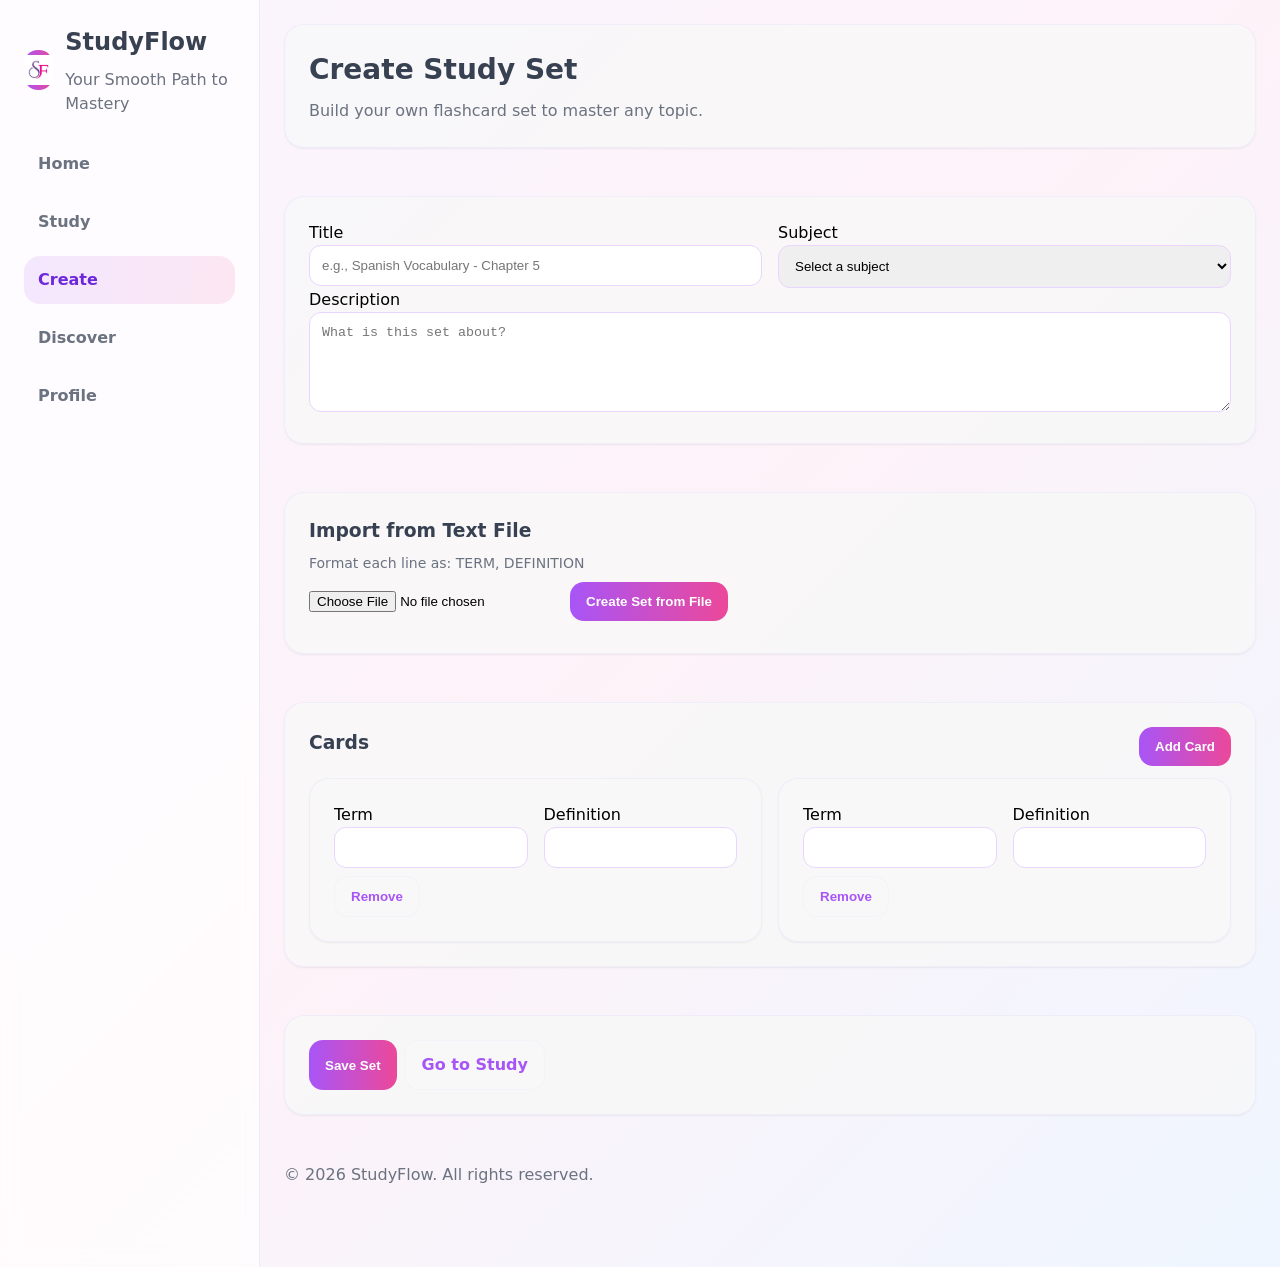
==== pages/create.html @ a8a39639 "Initial Commit Initialized github repo" ====
<!doctype html>
<html lang="en">
  <head>
    <meta charset="utf-8" />
    <meta name="viewport" content="width=device-width, initial-scale=1" />
    <title>StudyFlow — Create Set</title>
    <link rel="stylesheet" href="../styles/globals.css" />
    <link rel="stylesheet" href="../styles/create.css" />
  </head>
  <body>
    <button id="hamburger" class="mobile-hamburger" aria-label="Open navigation" aria-controls="mobile-drawer" aria-expanded="false">☰</button>
    <div class="mobile-drawer" id="mobile-drawer" aria-hidden="true">
      <div class="drawer-panel">
        <div class="container">
          <nav aria-label="Mobile Drawer Navigation">
            <ul class="nav-list" role="list">
              <li><a class="nav-link" href="home.html">Home</a></li>
              <li><a class="nav-link" href="study.html">Study</a></li>
              <li><a class="nav-link" href="create.html">Create</a></li>
              <li><a class="nav-link" href="search.html">Discover</a></li>
              <li><a class="nav-link" href="profile.html">Profile</a></li>
            </ul>
          </nav>
        </div>
      </div>
    </div>
    <div class="app">
      <aside class="sidebar" aria-label="Primary Navigation">
        <div class="container">
          <div class="brand">
            <div class="brand-logo"><img src="../assets/sf_logo.png" alt="StudyFlow logo" style="width:100%;height:100%;object-fit:contain;" /></div>
            <div>
              <h1>StudyFlow</h1>
              <p class="muted">Your Smooth Path to Mastery</p>
            </div>
          </div>
          <nav>
            <ul class="nav-list" role="list">
              <li><a class="nav-link" href="home.html">Home</a></li>
              <li><a class="nav-link" href="study.html">Study</a></li>
              <li><a class="nav-link" href="create.html">Create</a></li>
              <li><a class="nav-link" href="search.html">Discover</a></li>
              <li><a class="nav-link" href="profile.html">Profile</a></li>
            </ul>
          </nav>
        </div>
      </aside>
      <main>
        <section class="container" aria-label="Create Study Set">
          <div class="panel">
            <h2 style="font-size:28px; font-weight:800;">Create Study Set</h2>
            <p class="muted">Build your own flashcard set to master any topic.</p>
          </div>
        </section>

        <section class="container" aria-label="Study Set Information">
          <div class="panel">
            <div class="grid cols-2">
              <label>Title<input id="set-title" type="text" placeholder="e.g., Spanish Vocabulary - Chapter 5" style="width:100%; padding:12px; border:1px solid #e9d5ff; border-radius:12px;" required /></label>
              <label>Subject<select id="set-subject" style="width:100%; padding:12px; border:1px solid #e9d5ff; border-radius:12px;">
                <option value="">Select a subject</option>
                <option>Mathematics</option>
                <option>Science</option>
                <option>History</option>
                <option>Language</option>
                <option>Literature</option>
                <option>Geography</option>
                <option>Computer Science</option>
                <option>Art</option>
                <option>Music</option>
                <option>Other</option>
              </select></label>
            </div>
            <label>Description<textarea id="set-description" placeholder="What is this set about?" style="width:100%; padding:12px; border:1px solid #e9d5ff; border-radius:12px; min-height:100px;"></textarea></label>
          </div>
        </section>

        <section class="container" aria-label="Import from Text File">
          <div class="panel import-panel">
            <h3 style="font-weight:800; margin-bottom:8px;">Import from Text File</h3>
            <p class="import-note" id="import-note">Format each line as: TERM, DEFINITION</p>
            <div class="import-actions" style="margin:8px 0;">
              <input type="file" id="txt-upload" accept=".txt" aria-label="Upload .txt study file" />
              <button class="btn" id="btn-import" aria-label="Create Set from File">Create Set from File</button>
            </div>
            <div id="import-feedback" class="muted" role="status" aria-live="polite"></div>
          </div>
        </section>

        <section class="container" aria-label="Cards">
          <div class="panel" id="cards-panel">
            <div style="display:flex; justify-content:space-between; align-items:center; margin-bottom:12px;">
              <h3 style="font-weight:800;">Cards</h3>
              <button class="btn" id="btn-add-card">Add Card</button>
            </div>
            <div id="cards-list" class="grid cols-2"></div>
          </div>
        </section>

        <section class="container" aria-label="Save">
          <div class="panel" style="display:flex; gap:8px;">
            <button class="btn" id="btn-save">Save Set</button>
            <a class="btn secondary" href="study.html">Go to Study</a>
          </div>
        </section>

        <footer class="container" role="contentinfo" style="padding-bottom: 80px;">
          <p class="muted">© <span id="year"></span> StudyFlow. All rights reserved.</p>
        </footer>
      </main>
    </div>

    <nav class="mobile-nav" aria-label="Mobile Navigation"><div class="nav"><a href="home.html">Home</a><a href="study.html">Study</a><a href="create.html">Create</a><a href="search.html">Discover</a><a href="profile.html">Profile</a></div></nav>

    <script src="../scripts/storage.js"></script>
    <script>
      // Card UI template and save logic
      const cardsList = document.getElementById('cards-list');
      const btnAdd = document.getElementById('btn-add-card');
      const btnSave = document.getElementById('btn-save');

      function addCardRow(term = '', definition = '') {
        const wrapper = document.createElement('div');
        wrapper.className = 'panel';
        wrapper.innerHTML = `
          <div class="grid cols-2">
            <label>Term<input type="text" class="in-term" value="${escapeHtml(term)}" style="width:100%; padding:12px; border:1px solid #e9d5ff; border-radius:12px;" required /></label>
            <label>Definition<input type="text" class="in-def" value="${escapeHtml(definition)}" style="width:100%; padding:12px; border:1px solid #e9d5ff; border-radius:12px;" required /></label>
          </div>
          <div style="margin-top:8px; display:flex; gap:8px;">
            <button type="button" class="btn secondary btn-remove">Remove</button>
          </div>
        `;
        const removeBtn = wrapper.querySelector('.btn-remove');
        removeBtn.addEventListener('click', () => wrapper.remove());
        cardsList.appendChild(wrapper);
      }

      function escapeHtml(str) { return String(str).replace(/[&<>"]|'/g, (m) => ({'&':'&amp;','<':'&lt;','>':'&gt;','"':'&quot;','\'':'&#39;'}[m])); }

      btnAdd.addEventListener('click', () => addCardRow());
      // Start with two blank cards
      addCardRow(); addCardRow();

      btnSave.addEventListener('click', () => {
        const title = document.getElementById('set-title').value.trim();
        const subject = document.getElementById('set-subject').value;
        const description = document.getElementById('set-description').value.trim();
        if (!title || !subject) { alert('Please enter a title and select a subject.'); return; }
        const rows = Array.from(cardsList.children);
        const cards = rows.map((row) => ({
          term: row.querySelector('.in-term').value.trim(),
          definition: row.querySelector('.in-def').value.trim(),
        })).filter(c => c.term && c.definition);
        if (cards.length === 0) { alert('Please add at least one card.'); return; }

        const sets = window.SFStorage.getSets();
        const newSet = { id: 'set-' + Date.now(), title, subject, description, createdAt: Date.now(), cards };
        sets.unshift(newSet);
        window.SFStorage.saveSets(sets);
        window.SFStorage.incrementSetsCreated();
        window.SFAchievements.checkCreatorAchievement();
        if (window.SFUI && typeof window.SFUI.showSuccessMessage === 'function') {
          window.SFUI.showSuccessMessage('Created study successfully!');
        }
      });
    </script>
    <script src="../scripts/import_from_txt.js"></script>
    <script src="../scripts/main.js"></script>
  </body>
  </html>
---- styles/globals.css ----
/*
  StudyFlow Global Styles
  - Color tokens per spec
  - Base layout with sidebar (desktop) and bottom nav (mobile)
  - Accessibility: focus indicators, reduced motion support
*/

:root {
  --color-purple: #a855f7;
  --color-pink: #ec4899;
  --bg-purple: #faf5ff;
  --bg-pink: #fdf2f8;
  --bg-blue: #eff6ff;
  --text-dark: #374151;
  --text-light: #6b7280;
  --radius-xl: 16px;
  --radius-2xl: 20px;
  --shadow-sm: 0 1px 2px rgba(0,0,0,0.06);
  --shadow-md: 0 6px 18px rgba(0,0,0,0.08);
  --transition-fast: 150ms;
  --transition-med: 300ms;
  --transition-slow: 600ms;

  /* Theme variables */
  --bg-color: #ffffff;
  --text-color: #000000;
  --card-bg: #f8f8f8;
  --accent-color: var(--color-purple);
}

* {
  box-sizing: border-box;
}

html {
  -webkit-text-size-adjust: 100%;
}

body {
  margin: 0;
  color: var(--text-color);
  background: linear-gradient(135deg, var(--bg-purple), var(--bg-pink), var(--bg-blue));
  font-family: ui-sans-serif, system-ui, -apple-system, Segoe UI, Roboto, Helvetica, Arial, "Apple Color Emoji", "Segoe UI Emoji";
  line-height: 1.5;
  transition: background var(--transition-med) ease, color var(--transition-med) ease;
}

img { max-width: 100%; display: block; }

/* Accessibility */
:focus-visible {
  outline: 3px solid var(--color-purple);
  outline-offset: 2px;
}

@media (prefers-reduced-motion: reduce) {
  * { animation-duration: 0.001ms !important; animation-iteration-count: 1 !important; transition-duration: 0.001ms !important; scroll-behavior: auto !important; }
}

.visually-hidden {
  position: absolute !important;
  width: 1px; height: 1px; padding: 0; margin: -1px; overflow: hidden;
  clip: rect(0 0 0 0); white-space: nowrap; border: 0;
}

/* Layout */
.app {
  min-height: 100vh;
  display: grid;
  grid-template-columns: 260px 1fr;
  grid-template-rows: 1fr;
}

@media (max-width: 960px) {
  .app { grid-template-columns: 1fr; }
}

aside.sidebar {
  display: block;
  background: rgba(255,255,255,0.7);
  -webkit-backdrop-filter: blur(8px);
  backdrop-filter: blur(8px);
  border-right: 1px solid #ede9fe;
}

@media (max-width: 960px) {
  aside.sidebar { display: none; }
}

main {
  overflow: hidden;
  display: flex;
  flex-direction: column;
}

main > footer { margin-top: auto; }

.container {
  padding: 24px;
}

/* Card-like containers */
.panel {
  background: color-mix(in oklab, var(--card-bg) 80%, transparent);
  border: 1px solid rgba(221, 214, 254, 0.3);
  border-radius: var(--radius-2xl);
  padding: 24px;
  box-shadow: var(--shadow-sm);
  transition: transform var(--transition-med) ease, box-shadow var(--transition-med) ease;
}

.panel.blue { border-color: #bfdbfe; }
.panel.green { border-color: #bbf7d0; }

.panel:hover { transform: translateY(-2px); box-shadow: var(--shadow-md); }

/* Buttons */
.btn {
  appearance: none;
  border: 0;
  cursor: pointer;
  padding: 12px 16px;
  border-radius: 14px;
  font-weight: 600;
  color: white;
  background: linear-gradient(90deg, var(--color-purple), var(--color-pink));
  transition: transform var(--transition-fast) ease, box-shadow var(--transition-med) ease, background var(--transition-med) ease;
  text-decoration: none;
}

.btn:hover { box-shadow: var(--shadow-md); transform: translateY(-1px); }
.btn:active { transform: translateY(0); }
.btn.press { transform: scale(0.98); }

/* Ensure links styled as buttons never show underline */
.btn:link, .btn:visited, .btn:hover, .btn:active { text-decoration: none; }

.btn.secondary {
  color: var(--accent-color);
  background: var(--card-bg);
  border: 1px solid #e9d5ff33;
}

.btn.icon { display: inline-flex; align-items: center; gap: 8px; }

/* Progress Bar */
.progress {
  width: 100%; height: 10px; background: rgba(168,85,247,0.2); border-radius: 999px; overflow: hidden;
}
.progress > .fill { height: 100%; width: 0%; background: linear-gradient(90deg, var(--color-purple), var(--color-pink)); transition: width var(--transition-med) ease; }

/* Typography */
h1, h2, h3 { color: var(--text-dark); margin: 0 0 8px; }
p { color: var(--text-light); margin: 0; }

/* Hero */
.hero {
  position: relative;
  overflow: hidden;
  background: linear-gradient(90deg, color-mix(in oklab, var(--accent-color) 8%, transparent), rgba(236,72,153,0.08), rgba(59,130,246,0.08));
  border-radius: 24px;
  padding: 32px;
}

.hero .actions { display: flex; gap: 12px; flex-wrap: wrap; }

/* Simple fade/slide utility */
.fade-in-up { opacity: 0; transform: translateY(12px); transition: opacity var(--transition-slow) ease, transform var(--transition-slow) ease; }
.fade-in-up.show { opacity: 1; transform: translateY(0); }
.delay-1 { transition-delay: 120ms; }
.delay-2 { transition-delay: 240ms; }
.delay-3 { transition-delay: 360ms; }

/* Sidebar nav */
.brand {
  display: flex; align-items: center; gap: 12px; margin-bottom: 24px;
}
.brand-logo {
  width: 40px; height: 40px; background: linear-gradient(90deg, var(--color-purple), var(--color-pink)); border-radius: 14px; display: grid; place-items: center; color: white; font-weight: 800;
}
.nav-list { list-style: none; padding: 0; margin: 0; display: grid; gap: 10px; }
.nav-link {
  display: flex; align-items: center; gap: 10px; width: 100%; padding: 12px 14px; border-radius: 16px; background: transparent; border: 0; text-decoration: none; color: var(--text-light); font-weight: 600;
}
.nav-link[aria-current="page"], .nav-link.active {
  background: linear-gradient(90deg, rgba(168,85,247,0.12), rgba(236,72,153,0.12)); color: #6d28d9;
}
.nav-link:hover { background: rgba(255,255,255,0.6); color: #7c3aed; }

/* Mobile hamburger and drawer */
.mobile-hamburger {
  position: fixed; top: 12px; left: 12px; z-index: 60; display: none; border: 1px solid #e9d5ff; background: white; color: var(--text-dark);
  border-radius: 12px; padding: 10px 12px; font-weight: 800; box-shadow: var(--shadow-sm);
}
.mobile-hamburger:hover { box-shadow: var(--shadow-md); }

.mobile-drawer {
  position: fixed; inset: 0; z-index: 55; display: none; background: rgba(0,0,0,0.2);
}
.mobile-drawer.open { display: block; }
.mobile-drawer .drawer-panel {
  width: 80%; max-width: 320px; height: 100%; background: rgba(255,255,255,0.92); -webkit-backdrop-filter: blur(8px); backdrop-filter: blur(8px);
  border-right: 1px solid #ede9fe; transform: translateX(-100%); transition: transform var(--transition-med) ease;
}
.mobile-drawer.open .drawer-panel { transform: translateX(0); }
.mobile-drawer .drawer-panel .container { padding-top: 20px; }

/* Mobile bottom nav */
.mobile-nav {
  position: fixed; bottom: 0; left: 0; right: 0; background: rgba(255,255,255,0.9); -webkit-backdrop-filter: blur(8px); backdrop-filter: blur(8px);
  border-top: 1px solid #ede9fe; display: none; z-index: 50;
}
.mobile-nav .nav {
  display: grid; grid-template-columns: repeat(5, 1fr); gap: 4px; padding: 8px;
}
.mobile-nav a {
  text-align: center; padding: 8px 6px; border-radius: 12px; color: var(--text-light); text-decoration: none; font-size: 13px; font-weight: 600;
}
.mobile-nav a[aria-current="page"] { color: #6d28d9; background: rgba(168,85,247,0.12); }

@media (max-width: 960px) {
  .mobile-nav { display: block; }
  .mobile-hamburger { display: inline-block; }
  main { padding-bottom: 64px; }
}

/* Grid helpers */
.grid { display: grid; gap: 16px; }
.grid.cols-3 { grid-template-columns: repeat(3, 1fr); }
.grid.cols-2 { grid-template-columns: repeat(2, 1fr); }

@media (max-width: 960px) {
  .grid.cols-3 { grid-template-columns: 1fr; }
  .grid.cols-2 { grid-template-columns: 1fr; }
}

/* Utilities */
.badge { display: inline-block; padding: 4px 8px; border-radius: 999px; font-size: 12px; font-weight: 700; color: white; background: linear-gradient(90deg, var(--color-purple), var(--color-pink)); }
.muted { color: var(--text-light); }

/* Image frame */
.frame { border-radius: 16px; overflow: hidden; }

/* Link reset with focus */
a { color: #6d28d9; }
a:hover { text-decoration: underline; }

/* Achievement toast */
.achievement-toast {
  position: fixed; right: 16px; bottom: 90px; background: white; color: var(--text-dark);
  border: 1px solid #e9d5ff; border-radius: 14px; padding: 12px 16px; box-shadow: var(--shadow-md);
  opacity: 0; transform: translateY(8px); transition: opacity var(--transition-med) ease, transform var(--transition-med) ease;
}
.achievement-toast.show { opacity: 1; transform: translateY(0); }

/* Flashcard clickability */
.flashcard { cursor: pointer; }

/* Shuffle animation */
@keyframes shuffle-burst {
  0% { transform: translateY(0) rotate(0); }
  30% { transform: translateY(-6px) rotate(-2deg); }
  60% { transform: translateY(4px) rotate(2deg); }
  100% { transform: translateY(0) rotate(0); }
}
.shuffle-anim .inner { animation: shuffle-burst 420ms ease; }


/* Success toast (reusable UI) */
.sf-success-toast {
  position: fixed;
  right: 16px;
  bottom: 90px;
  display: inline-flex;
  align-items: center;
  gap: 10px;
  background: #ffffff;
  color: var(--text-dark);
  border: 1px solid #bbf7d0; /* light green */
  border-left: 6px solid #10b981; /* emerald */
  border-radius: 14px;
  padding: 12px 14px;
  box-shadow: var(--shadow-md);
  opacity: 0;
  transform: translateY(8px);
  transition: opacity var(--transition-med) ease, transform var(--transition-med) ease, filter var(--transition-med) ease;
  z-index: 70;
}
.sf-success-toast.show { opacity: 1; transform: translateY(0); }
.sf-success-toast .icon {
  width: 20px; height: 20px; display: inline-grid; place-items: center; color: #10b981;
}
.sf-success-toast .text { font-weight: 700; color: var(--text-dark); }
.sf-success-toast .sf-success-close {
  margin-left: 6px; border: 0; background: transparent; color: var(--text-light); cursor: pointer; font-size: 18px; line-height: 1;
}
.sf-success-toast .sf-success-close:hover { color: var(--text-dark); }
---- styles/create.css ----
/* Create page specific styles */

.import-panel { max-width: none; margin: 0; }
.import-actions { display: flex; gap: 8px; align-items: center; flex-wrap: wrap; }
.import-note { color: var(--text-light); font-size: 14px; }

input[type="file"]::-ms-browse { border: none; background: transparent; }
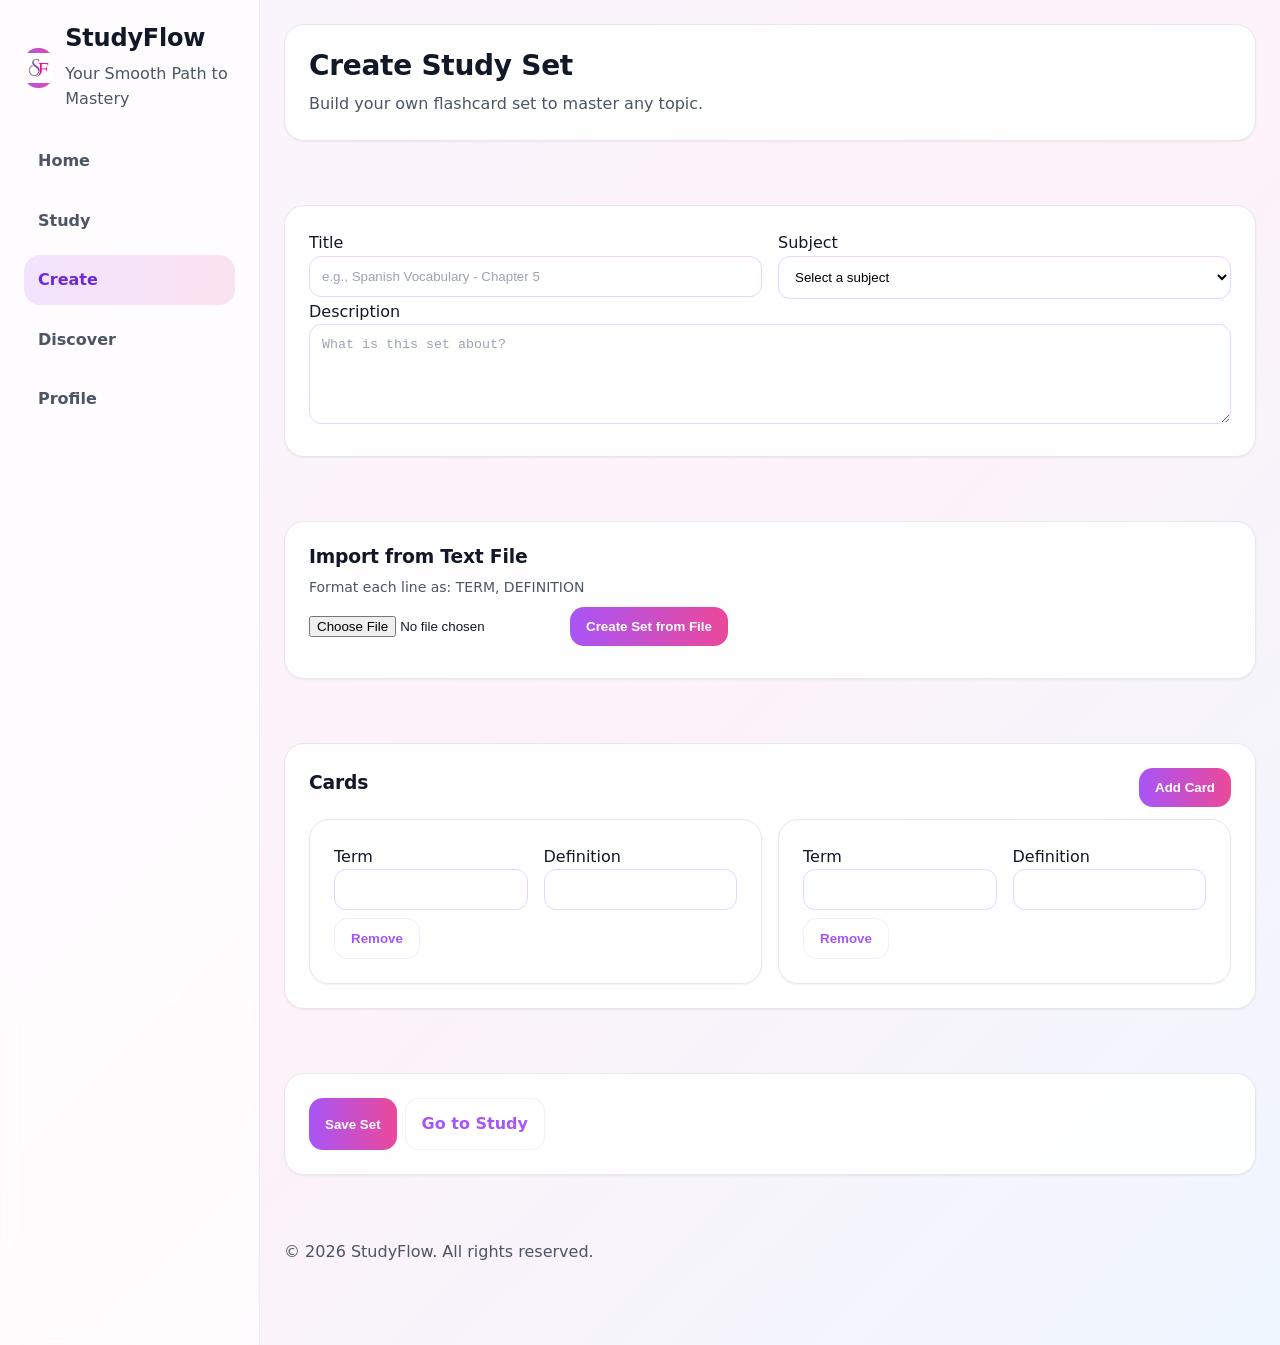
==== commit f3b2dec7: "Improved the overall design, visibility, and readability" ====
--- a/pages/create.html
+++ b/pages/create.html
@@ -4,6 +4,7 @@
     <meta charset="utf-8" />
     <meta name="viewport" content="width=device-width, initial-scale=1" />
     <title>StudyFlow — Create Set</title>
+    <link rel="icon" href="../assets/sf_logo.png" type="image/png" />
     <link rel="stylesheet" href="../styles/globals.css" />
     <link rel="stylesheet" href="../styles/create.css" />
   </head>
@@ -28,7 +29,7 @@
       <aside class="sidebar" aria-label="Primary Navigation">
         <div class="container">
           <div class="brand">
-            <div class="brand-logo"><img src="../assets/sf_logo.png" alt="StudyFlow logo" style="width:100%;height:100%;object-fit:contain;" /></div>
+            <div class="brand-logo"><img src="../assets/sf_logo.png" alt="StudyFlow logo" class="img-contain w-100 h-100" /></div>
             <div>
               <h1>StudyFlow</h1>
               <p class="muted">Your Smooth Path to Mastery</p>
@@ -48,7 +49,7 @@
       <main>
         <section class="container" aria-label="Create Study Set">
           <div class="panel">
-            <h2 style="font-size:28px; font-weight:800;">Create Study Set</h2>
+            <h2 class="fs-28 fw-800">Create Study Set</h2>
             <p class="muted">Build your own flashcard set to master any topic.</p>
           </div>
         </section>
@@ -56,8 +57,8 @@
         <section class="container" aria-label="Study Set Information">
           <div class="panel">
             <div class="grid cols-2">
-              <label>Title<input id="set-title" type="text" placeholder="e.g., Spanish Vocabulary - Chapter 5" style="width:100%; padding:12px; border:1px solid #e9d5ff; border-radius:12px;" required /></label>
-              <label>Subject<select id="set-subject" style="width:100%; padding:12px; border:1px solid #e9d5ff; border-radius:12px;">
+              <label>Title<input id="set-title" type="text" placeholder="e.g., Spanish Vocabulary - Chapter 5" class="form-control" required /></label>
+              <label>Subject<select id="set-subject" class="form-control">
                 <option value="">Select a subject</option>
                 <option>Mathematics</option>
                 <option>Science</option>
@@ -71,15 +72,15 @@
                 <option>Other</option>
               </select></label>
             </div>
-            <label>Description<textarea id="set-description" placeholder="What is this set about?" style="width:100%; padding:12px; border:1px solid #e9d5ff; border-radius:12px; min-height:100px;"></textarea></label>
+            <label>Description<textarea id="set-description" placeholder="What is this set about?" class="form-control minh-100"></textarea></label>
           </div>
         </section>
 
         <section class="container" aria-label="Import from Text File">
           <div class="panel import-panel">
-            <h3 style="font-weight:800; margin-bottom:8px;">Import from Text File</h3>
+            <h3 class="fw-800 mb-8">Import from Text File</h3>
             <p class="import-note" id="import-note">Format each line as: TERM, DEFINITION</p>
-            <div class="import-actions" style="margin:8px 0;">
+            <div class="import-actions my-8">
               <input type="file" id="txt-upload" accept=".txt" aria-label="Upload .txt study file" />
               <button class="btn" id="btn-import" aria-label="Create Set from File">Create Set from File</button>
             </div>
@@ -89,8 +90,8 @@
 
         <section class="container" aria-label="Cards">
           <div class="panel" id="cards-panel">
-            <div style="display:flex; justify-content:space-between; align-items:center; margin-bottom:12px;">
-              <h3 style="font-weight:800;">Cards</h3>
+            <div class="d-flex jc-between ai-center mb-12">
+              <h3 class="fw-800">Cards</h3>
               <button class="btn" id="btn-add-card">Add Card</button>
             </div>
             <div id="cards-list" class="grid cols-2"></div>
@@ -98,13 +99,13 @@
         </section>
 
         <section class="container" aria-label="Save">
-          <div class="panel" style="display:flex; gap:8px;">
+          <div class="panel d-flex gap-8">
             <button class="btn" id="btn-save">Save Set</button>
             <a class="btn secondary" href="study.html">Go to Study</a>
           </div>
         </section>
 
-        <footer class="container" role="contentinfo" style="padding-bottom: 80px;">
+        <footer class="container pb-80" role="contentinfo">
           <p class="muted">© <span id="year"></span> StudyFlow. All rights reserved.</p>
         </footer>
       </main>
@@ -113,6 +114,7 @@
     <nav class="mobile-nav" aria-label="Mobile Navigation"><div class="nav"><a href="home.html">Home</a><a href="study.html">Study</a><a href="create.html">Create</a><a href="search.html">Discover</a><a href="profile.html">Profile</a></div></nav>
 
     <script src="../scripts/storage.js"></script>
+    <script src="../scripts/achievements.js"></script>
     <script>
       // Card UI template and save logic
       const cardsList = document.getElementById('cards-list');
@@ -124,12 +126,10 @@
         wrapper.className = 'panel';
         wrapper.innerHTML = `
           <div class="grid cols-2">
-            <label>Term<input type="text" class="in-term" value="${escapeHtml(term)}" style="width:100%; padding:12px; border:1px solid #e9d5ff; border-radius:12px;" required /></label>
-            <label>Definition<input type="text" class="in-def" value="${escapeHtml(definition)}" style="width:100%; padding:12px; border:1px solid #e9d5ff; border-radius:12px;" required /></label>
+            <label>Term<input type="text" class="in-term form-control" value="${escapeHtml(term)}" required /></label>
+            <label>Definition<input type="text" class="in-def form-control" value="${escapeHtml(definition)}" required /></label>
           </div>
-          <div style="margin-top:8px; display:flex; gap:8px;">
-            <button type="button" class="btn secondary btn-remove">Remove</button>
-          </div>
+          <div class="mt-8 d-flex gap-8"><button type="button" class="btn secondary btn-remove">Remove</button></div>
         `;
         const removeBtn = wrapper.querySelector('.btn-remove');
         removeBtn.addEventListener('click', () => wrapper.remove());
--- a/styles/globals.css
+++ b/styles/globals.css
@@ -11,12 +11,13 @@
   --bg-purple: #faf5ff;
   --bg-pink: #fdf2f8;
   --bg-blue: #eff6ff;
-  --text-dark: #374151;
-  --text-light: #6b7280;
+  --text-dark: #111827; /* improved contrast */
+  --text-light: #4b5563; /* readable secondary */
   --radius-xl: 16px;
   --radius-2xl: 20px;
   --shadow-sm: 0 1px 2px rgba(0,0,0,0.06);
-  --shadow-md: 0 6px 18px rgba(0,0,0,0.08);
+  --shadow-md: 0 6px 18px rgba(0,0,0,0.10);
+  --shadow-lg: 0 10px 30px rgba(0,0,0,0.12);
   --transition-fast: 150ms;
   --transition-med: 300ms;
   --transition-slow: 600ms;
@@ -24,8 +25,10 @@
   /* Theme variables */
   --bg-color: #ffffff;
   --text-color: #000000;
-  --card-bg: #f8f8f8;
+  --card-bg: #ffffff;
+  --border-subtle: #e5e7eb;
   --accent-color: var(--color-purple);
+  --focus-ring: #6d28d9;
 }
 
 * {
@@ -38,11 +41,13 @@
 
 body {
   margin: 0;
-  color: var(--text-color);
+  color: var(--text-dark);
   background: linear-gradient(135deg, var(--bg-purple), var(--bg-pink), var(--bg-blue));
   font-family: ui-sans-serif, system-ui, -apple-system, Segoe UI, Roboto, Helvetica, Arial, "Apple Color Emoji", "Segoe UI Emoji";
-  line-height: 1.5;
+  line-height: 1.6;
   transition: background var(--transition-med) ease, color var(--transition-med) ease;
+  -webkit-font-smoothing: antialiased;
+  -moz-osx-font-smoothing: grayscale;
 }
 
 img { max-width: 100%; display: block; }
@@ -101,12 +106,12 @@
 
 /* Card-like containers */
 .panel {
-  background: color-mix(in oklab, var(--card-bg) 80%, transparent);
-  border: 1px solid rgba(221, 214, 254, 0.3);
+  background: rgba(255,255,255,0.96);
+  border: 1px solid var(--border-subtle);
   border-radius: var(--radius-2xl);
   padding: 24px;
   box-shadow: var(--shadow-sm);
-  transition: transform var(--transition-med) ease, box-shadow var(--transition-med) ease;
+  transition: transform var(--transition-med) ease, box-shadow var(--transition-med) ease, border-color var(--transition-med) ease;
 }
 
 .panel.blue { border-color: #bfdbfe; }
@@ -124,33 +129,35 @@
   font-weight: 600;
   color: white;
   background: linear-gradient(90deg, var(--color-purple), var(--color-pink));
-  transition: transform var(--transition-fast) ease, box-shadow var(--transition-med) ease, background var(--transition-med) ease;
+  transition: transform var(--transition-fast) ease, box-shadow var(--transition-med) ease, background var(--transition-med) ease, filter var(--transition-med) ease;
   text-decoration: none;
 }
 
-.btn:hover { box-shadow: var(--shadow-md); transform: translateY(-1px); }
+.btn:hover { box-shadow: var(--shadow-md); transform: translateY(-1px); filter: brightness(1.02); }
 .btn:active { transform: translateY(0); }
 .btn.press { transform: scale(0.98); }
+.btn:focus-visible { outline: 0; box-shadow: 0 0 0 3px color-mix(in oklab, var(--focus-ring) 30%, transparent), 0 0 0 2px #fff inset; }
 
 /* Ensure links styled as buttons never show underline */
 .btn:link, .btn:visited, .btn:hover, .btn:active { text-decoration: none; }
 
 .btn.secondary {
   color: var(--accent-color);
-  background: var(--card-bg);
-  border: 1px solid #e9d5ff33;
-}
+  background: #ffffff;
+  border: 1px solid #e9d5ff66;
+}
+.btn.secondary:hover { background: #fafafa; }
 
 .btn.icon { display: inline-flex; align-items: center; gap: 8px; }
 
 /* Progress Bar */
 .progress {
-  width: 100%; height: 10px; background: rgba(168,85,247,0.2); border-radius: 999px; overflow: hidden;
+  width: 100%; height: 10px; background: #ede9fe; border-radius: 999px; overflow: hidden;
 }
 .progress > .fill { height: 100%; width: 0%; background: linear-gradient(90deg, var(--color-purple), var(--color-pink)); transition: width var(--transition-med) ease; }
 
 /* Typography */
-h1, h2, h3 { color: var(--text-dark); margin: 0 0 8px; }
+h1, h2, h3 { color: var(--text-dark); margin: 0 0 8px; line-height: 1.2; letter-spacing: -0.01em; }
 p { color: var(--text-light); margin: 0; }
 
 /* Hero */
@@ -183,9 +190,9 @@
   display: flex; align-items: center; gap: 10px; width: 100%; padding: 12px 14px; border-radius: 16px; background: transparent; border: 0; text-decoration: none; color: var(--text-light); font-weight: 600;
 }
 .nav-link[aria-current="page"], .nav-link.active {
-  background: linear-gradient(90deg, rgba(168,85,247,0.12), rgba(236,72,153,0.12)); color: #6d28d9;
-}
-.nav-link:hover { background: rgba(255,255,255,0.6); color: #7c3aed; }
+  background: linear-gradient(90deg, rgba(168,85,247,0.14), rgba(236,72,153,0.14)); color: #6d28d9;
+}
+.nav-link:hover { background: rgba(255,255,255,0.8); color: #7c3aed; }
 
 /* Mobile hamburger and drawer */
 .mobile-hamburger {
@@ -248,7 +255,7 @@
 /* Achievement toast */
 .achievement-toast {
   position: fixed; right: 16px; bottom: 90px; background: white; color: var(--text-dark);
-  border: 1px solid #e9d5ff; border-radius: 14px; padding: 12px 16px; box-shadow: var(--shadow-md);
+  border: 1px solid var(--border-subtle); border-radius: 14px; padding: 12px 16px; box-shadow: var(--shadow-md);
   opacity: 0; transform: translateY(8px); transition: opacity var(--transition-med) ease, transform var(--transition-med) ease;
 }
 .achievement-toast.show { opacity: 1; transform: translateY(0); }
@@ -276,8 +283,8 @@
   gap: 10px;
   background: #ffffff;
   color: var(--text-dark);
-  border: 1px solid #bbf7d0; /* light green */
-  border-left: 6px solid #10b981; /* emerald */
+  border: 1px solid #e9d5ff; /* light purple */
+  border-left: 6px solid var(--color-purple); /* primary accent */
   border-radius: 14px;
   padding: 12px 14px;
   box-shadow: var(--shadow-md);
@@ -288,7 +295,7 @@
 }
 .sf-success-toast.show { opacity: 1; transform: translateY(0); }
 .sf-success-toast .icon {
-  width: 20px; height: 20px; display: inline-grid; place-items: center; color: #10b981;
+  width: 20px; height: 20px; display: inline-grid; place-items: center; color: var(--color-purple);
 }
 .sf-success-toast .text { font-weight: 700; color: var(--text-dark); }
 .sf-success-toast .sf-success-close {
@@ -296,3 +303,88 @@
 }
 .sf-success-toast .sf-success-close:hover { color: var(--text-dark); }
 
+/* ------------------------------ */
+/* Utilities - Layout & Spacing   */
+/* ------------------------------ */
+.d-flex { display: flex; }
+.inline-flex { display: inline-flex; }
+.ai-center { align-items: center; }
+.ai-end { align-items: end; }
+.jc-between { justify-content: space-between; }
+.jc-center { justify-content: center; }
+.jc-end { justify-content: flex-end; }
+.gap-8 { gap: 8px; }
+.gap-10 { gap: 10px; }
+.gap-12 { gap: 12px; }
+.gap-16 { gap: 16px; }
+.mt-2 { margin-top: 2px; }
+.mt-8 { margin-top: 8px; }
+.mt-12 { margin-top: 12px; }
+.mt-16 { margin-top: 16px; }
+.mb-8 { margin-bottom: 8px; }
+.mb-12 { margin-bottom: 12px; }
+.mb-16 { margin-bottom: 16px; }
+.my-8 { margin-top: 8px; margin-bottom: 8px; }
+.pb-80 { padding-bottom: 80px; }
+.text-center { text-align: center; }
+.w-100 { width: 100%; }
+.h-100 { height: 100%; }
+.size-48 { width: 48px; height: 48px; }
+.size-56 { width: 56px; height: 56px; }
+.minh-20 { min-height: 20px; }
+.minh-100 { min-height: 100px; }
+
+/* Grid helpers (page-specific layout variants) */
+.grid-hero { grid-template-columns: 1.4fr 1fr; align-items: center; gap: 24px; }
+@media (max-width: 960px) {
+  .grid-hero { grid-template-columns: 1fr; }
+}
+
+/* ------------------------------ */
+/* Utilities - Typography         */
+/* ------------------------------ */
+.fs-18 { font-size: 18px; }
+.fs-24 { font-size: 24px; }
+.fs-28 { font-size: 28px; }
+.fw-800 { font-weight: 800; }
+.text-dark { color: var(--text-dark); }
+.lead-text { font-size: 18px; margin: 8px 0 16px; }
+.hero-title { font-size: clamp(28px, 3vw, 40px); font-weight: 800; }
+.text-gradient { background: linear-gradient(90deg, var(--color-purple), var(--color-pink)); -webkit-background-clip: text; background-clip: text; color: transparent; }
+
+/* ------------------------------ */
+/* Utilities - Media              */
+/* ------------------------------ */
+.img-contain { width: 100%; height: 100%; object-fit: contain; }
+
+/* ------------------------------ */
+/* Utilities - Backgrounds        */
+/* ------------------------------ */
+.bg-stat-purple-pink { background: linear-gradient(90deg, #a78bfa, #fb7185); }
+.bg-stat-blue-green { background: linear-gradient(90deg, #60a5fa, #34d399); }
+.bg-stat-green-emerald { background: linear-gradient(90deg, #22c55e, #10b981); }
+
+/* ------------------------------ */
+/* Utilities - Forms              */
+/* ------------------------------ */
+.form-control {
+  width: 100%;
+  padding: 12px;
+  border: 1px solid #e9d5ff;
+  border-radius: 12px;
+  background: #ffffff;
+}
+.form-control::placeholder { color: #9ca3af; }
+.form-control:hover { border-color: #ddd6fe; }
+.form-control:focus { outline: none; border-color: #c4b5fd; box-shadow: 0 0 0 3px rgba(196,181,253,0.35); }
+.form-control:focus-visible { outline: none; border-color: #c4b5fd; box-shadow: 0 0 0 3px rgba(196,181,253,0.45); }
+
+/* Section spacing for readability */
+main > section.container { margin-bottom: 16px; }
+
+/* ------------------------------ */
+/* Buttons - Variants             */
+/* ------------------------------ */
+.btn.solid-purple { background: #a855f7; }
+.btn.secondary.pink-accent { color: #ec4899; border-color: #fbcfe8; }
+
